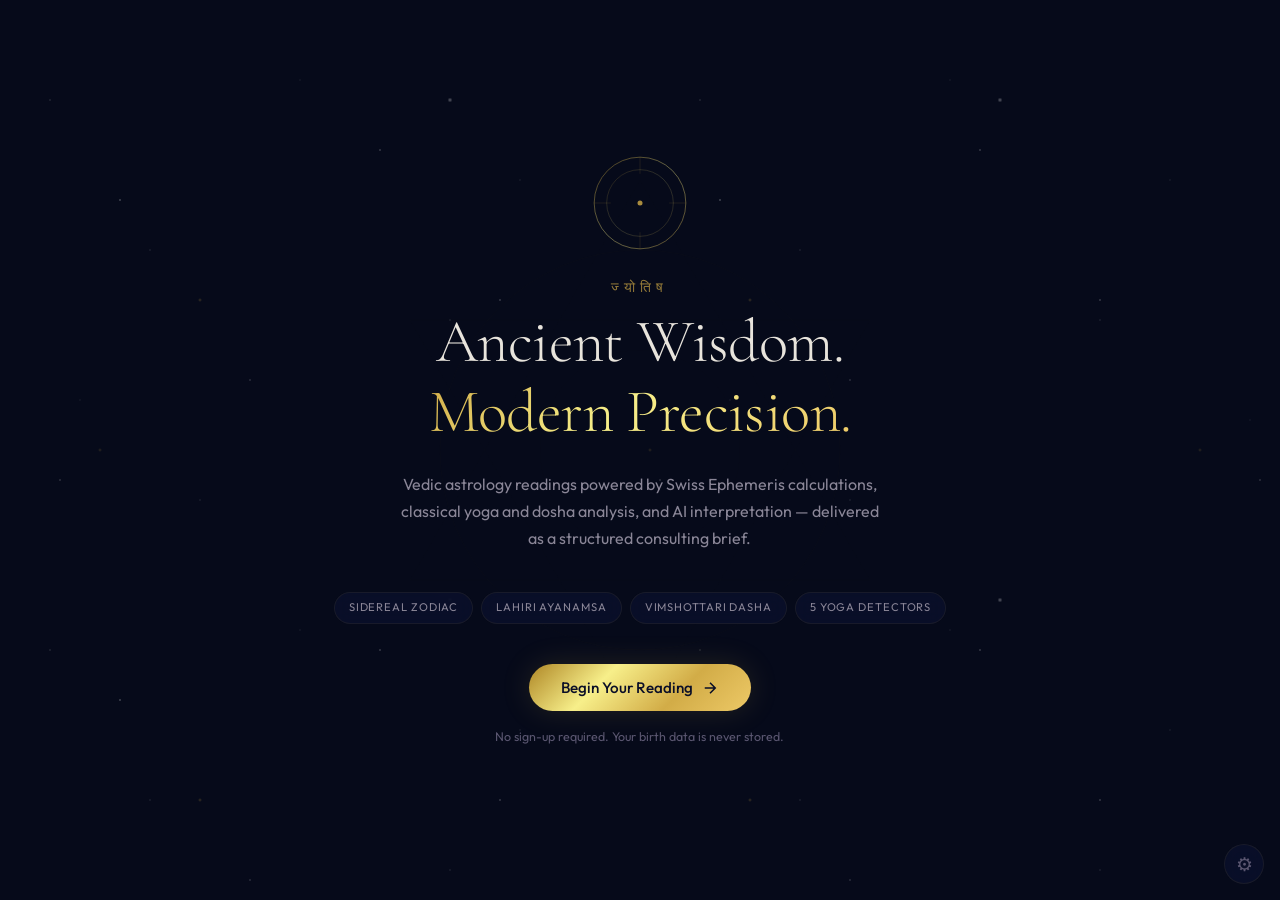
==== vedic-engine/frontend/index.html @ c2b1fe5f "Add mystical Vedic astrology frontend — Celestial Observatory theme Multi-file frontend (HTML + CSS " ====
<!DOCTYPE html>
<html lang="en">
<head>
  <meta charset="UTF-8">
  <meta name="viewport" content="width=device-width, initial-scale=1.0">
  <title>Jyotish — Vedic Astrology Engine</title>
  <meta name="description" content="Ancient Vedic wisdom meets modern precision. Get a consulting-quality astrological reading powered by Swiss Ephemeris and AI.">
  <link rel="preconnect" href="https://fonts.googleapis.com">
  <link rel="preconnect" href="https://fonts.gstatic.com" crossorigin>
  <link href="https://fonts.googleapis.com/css2?family=Cormorant+Garamond:ital,wght@0,300;0,400;0,500;0,600;0,700;1,400;1,500&family=Outfit:wght@300;400;500;600&display=swap" rel="stylesheet">
  <link rel="stylesheet" href="css/cosmos.css">
  <link rel="stylesheet" href="css/components.css">
  <link rel="stylesheet" href="css/reading.css">
</head>
<body>

  <!-- ═══ STAR FIELD ═══ -->
  <div class="starfield">
    <div class="stars stars--sm"></div>
    <div class="stars stars--md"></div>
    <div class="stars stars--lg"></div>
  </div>

  <!-- ═══ SACRED GEOMETRY OVERLAY ═══ -->
  <svg class="yantra-bg" viewBox="0 0 800 800" xmlns="http://www.w3.org/2000/svg">
    <defs>
      <radialGradient id="yantraGlow" cx="50%" cy="50%" r="50%">
        <stop offset="0%" stop-color="#D2AC47" stop-opacity="0.06"/>
        <stop offset="100%" stop-color="#D2AC47" stop-opacity="0"/>
      </radialGradient>
    </defs>
    <circle cx="400" cy="400" r="300" fill="none" stroke="url(#yantraGlow)" stroke-width="0.5"/>
    <circle cx="400" cy="400" r="200" fill="none" stroke="#D2AC4710" stroke-width="0.5"/>
    <circle cx="400" cy="400" r="100" fill="none" stroke="#D2AC4708" stroke-width="0.5"/>
    <polygon points="400,130 630,530 170,530" fill="none" stroke="#D2AC470A" stroke-width="0.5"/>
    <polygon points="400,670 170,270 630,270" fill="none" stroke="#D2AC470A" stroke-width="0.5"/>
  </svg>

  <!-- ═══ MAIN APP ═══ -->
  <div id="app">

    <!-- SECTION: HERO -->
    <section id="hero" class="section section--active">
      <div class="hero__content">
        <div class="hero__sigil">
          <svg viewBox="0 0 120 120" class="sigil-svg">
            <circle cx="60" cy="60" r="55" fill="none" stroke="url(#goldGrad)" stroke-width="0.8" opacity="0.6"/>
            <circle cx="60" cy="60" r="40" fill="none" stroke="url(#goldGrad)" stroke-width="0.5" opacity="0.4"/>
            <circle cx="60" cy="60" r="3" fill="#D2AC47" opacity="0.8"/>
            <line x1="60" y1="5" x2="60" y2="25" stroke="#D2AC47" stroke-width="0.5" opacity="0.3"/>
            <line x1="60" y1="95" x2="60" y2="115" stroke="#D2AC47" stroke-width="0.5" opacity="0.3"/>
            <line x1="5" y1="60" x2="25" y2="60" stroke="#D2AC47" stroke-width="0.5" opacity="0.3"/>
            <line x1="95" y1="60" x2="115" y2="60" stroke="#D2AC47" stroke-width="0.5" opacity="0.3"/>
            <defs>
              <linearGradient id="goldGrad" x1="0%" y1="0%" x2="100%" y2="100%">
                <stop offset="0%" stop-color="#AE8625"/>
                <stop offset="50%" stop-color="#F7EF8A"/>
                <stop offset="100%" stop-color="#D2AC47"/>
              </linearGradient>
            </defs>
          </svg>
        </div>
        <p class="hero__sanskrit">ज्योतिष</p>
        <h1 class="hero__title">Ancient Wisdom.<br><span class="gold-text">Modern Precision.</span></h1>
        <p class="hero__subtitle">Vedic astrology readings powered by Swiss Ephemeris calculations, classical yoga and dosha analysis, and AI interpretation — delivered as a structured consulting brief.</p>
        <div class="hero__features">
          <span class="feature-tag">Sidereal Zodiac</span>
          <span class="feature-tag">Lahiri Ayanamsa</span>
          <span class="feature-tag">Vimshottari Dasha</span>
          <span class="feature-tag">5 Yoga Detectors</span>
        </div>
        <button class="btn btn--primary" onclick="goToSection('form')">
          <span>Begin Your Reading</span>
          <svg width="18" height="18" viewBox="0 0 24 24" fill="none" stroke="currentColor" stroke-width="2"><path d="M5 12h14M12 5l7 7-7 7"/></svg>
        </button>
        <p class="hero__note">No sign-up required. Your birth data is never stored.</p>
      </div>
    </section>

    <!-- SECTION: MULTI-STEP FORM -->
    <section id="form" class="section">
      <div class="form-container">
        <div class="form__progress">
          <div class="progress-step active" data-step="1"><span>1</span><small>Identity</small></div>
          <div class="progress-line"><div class="progress-line__fill" id="progressFill"></div></div>
          <div class="progress-step" data-step="2"><span>2</span><small>Birth</small></div>
          <div class="progress-line"><div class="progress-line__fill"></div></div>
          <div class="progress-step" data-step="3"><span>3</span><small>Focus</small></div>
        </div>

        <form id="readingForm" novalidate>
          <!-- Step 1: Identity -->
          <div class="form-step active" data-step="1">
            <h2 class="form-step__title">Who are you?</h2>
            <p class="form-step__desc">Your name as it is known to you — this anchors the reading.</p>
            <div class="field">
              <label for="full_name">Full Name</label>
              <input type="text" id="full_name" name="full_name" placeholder="e.g. Arjun Sharma" required autocomplete="name">
            </div>
            <div class="field">
              <label for="gender">Gender <span class="optional">(optional)</span></label>
              <div class="radio-group">
                <label class="radio-card"><input type="radio" name="gender" value="male"><span>Male</span></label>
                <label class="radio-card"><input type="radio" name="gender" value="female"><span>Female</span></label>
                <label class="radio-card"><input type="radio" name="gender" value="other"><span>Other</span></label>
              </div>
            </div>
            <button type="button" class="btn btn--primary btn--full" onclick="nextStep()">Continue</button>
          </div>

          <!-- Step 2: Birth Data -->
          <div class="form-step" data-step="2">
            <h2 class="form-step__title">When were you born?</h2>
            <p class="form-step__desc">Precise birth time is critical — even a few minutes shift the ascendant and house cusps.</p>
            <div class="field-row">
              <div class="field">
                <label for="birth_date">Birth Date</label>
                <input type="date" id="birth_date" name="birth_date" required>
              </div>
              <div class="field">
                <label for="birth_time">Birth Time <span class="hint">(24h)</span></label>
                <input type="time" id="birth_time" name="birth_time" required>
              </div>
            </div>
            <div class="field-row">
              <button type="button" class="btn btn--ghost" onclick="prevStep()">Back</button>
              <button type="button" class="btn btn--primary" onclick="nextStep()">Continue</button>
            </div>
          </div>

          <!-- Step 3: Location & Focus -->
          <div class="form-step" data-step="3">
            <h2 class="form-step__title">Where, and what to focus on?</h2>
            <p class="form-step__desc">Birth location determines your ascendant. Reading focus shapes the AI analysis.</p>
            <div class="field-row">
              <div class="field">
                <label for="birth_city">Birth City</label>
                <input type="text" id="birth_city" name="birth_city" placeholder="e.g. Mumbai" required>
              </div>
              <div class="field">
                <label for="birth_country">Country</label>
                <input type="text" id="birth_country" name="birth_country" placeholder="e.g. India" required>
              </div>
            </div>
            <div class="field">
              <label>Reading Focus</label>
              <div class="focus-grid">
                <label class="focus-card active"><input type="radio" name="reading_type" value="general" checked><span class="focus-icon">&#9737;</span><span>General</span></label>
                <label class="focus-card"><input type="radio" name="reading_type" value="career"><span class="focus-icon">&#9878;</span><span>Career</span></label>
                <label class="focus-card"><input type="radio" name="reading_type" value="relationships"><span class="focus-icon">&#9829;</span><span>Relationships</span></label>
                <label class="focus-card"><input type="radio" name="reading_type" value="finance"><span class="focus-icon">&#9830;</span><span>Finance</span></label>
                <label class="focus-card"><input type="radio" name="reading_type" value="health"><span class="focus-icon">&#9764;</span><span>Health</span></label>
              </div>
            </div>
            <div class="field-row">
              <button type="button" class="btn btn--ghost" onclick="prevStep()">Back</button>
              <button type="submit" class="btn btn--primary" id="submitBtn">
                <span>Generate Reading</span>
                <svg width="18" height="18" viewBox="0 0 24 24" fill="none" stroke="currentColor" stroke-width="2"><path d="M5 12h14M12 5l7 7-7 7"/></svg>
              </button>
            </div>
          </div>
        </form>
      </div>
    </section>

    <!-- SECTION: LOADING / ORACLE -->
    <section id="loading" class="section">
      <div class="oracle">
        <div class="oracle__mandala">
          <svg viewBox="0 0 400 400" class="mandala-svg">
            <defs>
              <linearGradient id="mGold" x1="0%" y1="0%" x2="100%" y2="100%">
                <stop offset="0%" stop-color="#AE8625"/><stop offset="50%" stop-color="#F7EF8A"/><stop offset="100%" stop-color="#D2AC47"/>
              </linearGradient>
            </defs>
            <!-- Outer ring -->
            <circle cx="200" cy="200" r="180" fill="none" stroke="url(#mGold)" stroke-width="1" class="mandala-ring ring--outer" opacity="0.3"/>
            <!-- Middle ring -->
            <circle cx="200" cy="200" r="130" fill="none" stroke="url(#mGold)" stroke-width="0.8" class="mandala-ring ring--mid" opacity="0.2"/>
            <!-- Inner ring -->
            <circle cx="200" cy="200" r="80" fill="none" stroke="url(#mGold)" stroke-width="0.6" class="mandala-ring ring--inner" opacity="0.15"/>
            <!-- Triangle up -->
            <polygon points="200,40 360,320 40,320" fill="none" stroke="#D2AC47" stroke-width="0.6" class="mandala-tri tri--up" opacity="0"/>
            <!-- Triangle down -->
            <polygon points="200,360 40,80 360,80" fill="none" stroke="#D2AC47" stroke-width="0.6" class="mandala-tri tri--down" opacity="0"/>
            <!-- Center bindu -->
            <circle cx="200" cy="200" r="4" fill="#D2AC47" class="mandala-bindu" opacity="0"/>
            <!-- Planet markers (placed dynamically) -->
            <g class="planet-markers"></g>
          </svg>
        </div>
        <div class="oracle__status">
          <p class="oracle__step" id="oracleStep">Preparing your celestial map...</p>
          <div class="oracle__progress-bar"><div class="oracle__progress-fill" id="oracleProgress"></div></div>
        </div>
      </div>
    </section>

    <!-- SECTION: READING RESULTS -->
    <section id="reading" class="section">
      <div class="reading-container" id="readingContent">
        <!-- Populated by JS -->
      </div>
    </section>

    <!-- SECTION: ERROR -->
    <section id="error" class="section">
      <div class="error-container">
        <div class="error__icon">&#9888;</div>
        <h2 class="error__title">Something went wrong</h2>
        <p class="error__message" id="errorMessage">An unexpected error occurred.</p>
        <button class="btn btn--primary" onclick="goToSection('form')">Try Again</button>
      </div>
    </section>

  </div>

  <!-- CONFIG (editable) -->
  <div class="config-bar" id="configBar">
    <button class="config-toggle" onclick="toggleConfig()" title="Settings">&#9881;</button>
    <div class="config-panel" id="configPanel">
      <label>API URL<input type="text" id="cfgUrl" value="http://localhost:8000"></label>
      <label>API Key<input type="password" id="cfgKey" value=""></label>
    </div>
  </div>

  <script src="js/app.js"></script>
  <script src="js/reading-renderer.js"></script>
</body>
</html>
---- vedic-engine/frontend/css/cosmos.css ----
/* ═══════════════════════════════════════════════════════════════
   COSMOS.CSS — Base layer: stars, space, sacred geometry, resets
   ═══════════════════════════════════════════════════════════════ */

:root {
  /* Void */
  --void: #060a1a;
  --void-light: #0c1230;
  --void-surface: #111842;

  /* Gold spectrum */
  --gold: #D2AC47;
  --gold-dim: #AE8625;
  --gold-bright: #F7EF8A;
  --gold-gradient: linear-gradient(135deg, #AE8625, #F7EF8A, #D2AC47, #EDC967);
  --gold-glow: 0 0 30px rgba(210, 172, 71, 0.15);
  --gold-text: linear-gradient(135deg, #D2AC47 0%, #F7EF8A 45%, #EDC967 100%);

  /* Violet */
  --violet: #5D3587;
  --violet-dim: #3a1f5c;
  --violet-glow: rgba(93, 53, 135, 0.2);

  /* Surfaces */
  --glass: rgba(12, 18, 48, 0.65);
  --glass-border: rgba(210, 172, 71, 0.08);
  --glass-hover: rgba(18, 24, 66, 0.75);

  /* Text */
  --text: #e8e4dc;
  --text-dim: #8a8697;
  --text-muted: #5a5670;

  /* Planets */
  --planet-sun: #cd7f32;
  --planet-moon: #c0c0c0;
  --planet-mars: #c0392b;
  --planet-mercury: #2ecc71;
  --planet-jupiter: #d4a017;
  --planet-venus: #ecf0f1;
  --planet-saturn: #4a6fa5;
  --planet-rahu: #7f8c8d;
  --planet-ketu: #95a5a6;

  /* Severity */
  --severity-high: #e74c3c;
  --severity-moderate: #e67e22;
  --severity-mild: #27ae60;
  --severity-cancelled: #7f8c8d;

  /* Yoga strength */
  --strength-strong: #D2AC47;
  --strength-moderate: #a08030;
  --strength-mild: #6a5520;

  /* Type */
  --font-display: 'Cormorant Garamond', Georgia, 'Times New Roman', serif;
  --font-body: 'Outfit', -apple-system, 'Segoe UI', sans-serif;

  /* Spacing */
  --space-xs: 0.25rem;
  --space-sm: 0.5rem;
  --space-md: 1rem;
  --space-lg: 1.5rem;
  --space-xl: 2.5rem;
  --space-2xl: 4rem;

  /* Radius */
  --radius-sm: 6px;
  --radius-md: 12px;
  --radius-lg: 20px;
  --radius-full: 999px;
}

/* ─── Reset ─── */
*, *::before, *::after { box-sizing: border-box; margin: 0; padding: 0; }
html { font-size: 16px; scroll-behavior: smooth; -webkit-font-smoothing: antialiased; }

body {
  font-family: var(--font-body);
  font-weight: 400;
  color: var(--text);
  background: var(--void);
  min-height: 100vh;
  overflow-x: hidden;
  line-height: 1.6;
}

/* ─── Starfield ─── */
.starfield {
  position: fixed;
  inset: 0;
  z-index: 0;
  pointer-events: none;
  overflow: hidden;
}

.stars {
  position: absolute;
  inset: 0;
  background-repeat: repeat;
  will-change: transform;
}

.stars--sm {
  background-image:
    radial-gradient(1px 1px at 50px 100px, #ffffff44, transparent),
    radial-gradient(1px 1px at 150px 250px, #ffffff33, transparent),
    radial-gradient(1px 1px at 300px 80px, #ffffff22, transparent),
    radial-gradient(1px 1px at 450px 320px, #ffffff33, transparent),
    radial-gradient(1px 1px at 80px 400px, #ffffff22, transparent),
    radial-gradient(1px 1px at 520px 180px, #ffffff28, transparent),
    radial-gradient(1px 1px at 200px 500px, #ffffff30, transparent),
    radial-gradient(1px 1px at 600px 420px, #ffffff20, transparent);
  background-size: 650px 550px;
  animation: drift 180s linear infinite;
}

.stars--md {
  background-image:
    radial-gradient(1.5px 1.5px at 120px 200px, #ffffff55, transparent),
    radial-gradient(1.5px 1.5px at 380px 150px, #ffffff44, transparent),
    radial-gradient(1.5px 1.5px at 250px 380px, #ffffff33, transparent),
    radial-gradient(1.5px 1.5px at 500px 300px, #ffffff44, transparent),
    radial-gradient(1.5px 1.5px at 60px 480px, #ffffff38, transparent);
  background-size: 600px 500px;
  animation: drift 240s linear infinite reverse;
}

.stars--lg {
  background-image:
    radial-gradient(2px 2px at 200px 300px, #D2AC4740, transparent),
    radial-gradient(2.5px 2.5px at 450px 100px, #ffffff55, transparent),
    radial-gradient(2px 2px at 100px 450px, #D2AC4730, transparent);
  background-size: 550px 500px;
  animation: drift 300s linear infinite, twinkle 4s ease-in-out infinite alternate;
}

@keyframes drift {
  from { transform: translateY(0); }
  to { transform: translateY(-500px); }
}

@keyframes twinkle {
  0%, 100% { opacity: 0.6; }
  50% { opacity: 1; }
}

/* ─── Yantra Background ─── */
.yantra-bg {
  position: fixed;
  top: 50%;
  left: 50%;
  transform: translate(-50%, -50%);
  width: min(90vw, 800px);
  height: min(90vw, 800px);
  z-index: 0;
  pointer-events: none;
  opacity: 0.5;
  animation: slowRotate 300s linear infinite;
}

@keyframes slowRotate {
  from { transform: translate(-50%, -50%) rotate(0deg); }
  to { transform: translate(-50%, -50%) rotate(360deg); }
}

/* ─── Sections ─── */
.section {
  position: fixed;
  inset: 0;
  z-index: 1;
  display: flex;
  align-items: center;
  justify-content: center;
  padding: var(--space-lg);
  opacity: 0;
  visibility: hidden;
  transition: opacity 0.8s cubic-bezier(0.16, 1, 0.3, 1), visibility 0.8s;
  overflow-y: auto;
}

.section--active {
  opacity: 1;
  visibility: visible;
}

/* ─── Gold text gradient ─── */
.gold-text {
  background: var(--gold-text);
  -webkit-background-clip: text;
  background-clip: text;
  -webkit-text-fill-color: transparent;
}

/* ─── Scrollbar ─── */
::-webkit-scrollbar { width: 6px; }
::-webkit-scrollbar-track { background: transparent; }
::-webkit-scrollbar-thumb { background: var(--gold-dim); border-radius: 3px; }
::-webkit-scrollbar-thumb:hover { background: var(--gold); }

/* ─── Selection ─── */
::selection { background: rgba(210, 172, 71, 0.3); color: #fff; }
---- vedic-engine/frontend/css/components.css ----
/* ═══════════════════════════════════════════════════════════════
   COMPONENTS.CSS — Hero, Form, Loading Oracle, Buttons, Config
   ═══════════════════════════════════════════════════════════════ */

/* ─── HERO ─── */
.hero__content {
  text-align: center;
  max-width: 640px;
  animation: fadeUp 1.2s cubic-bezier(0.16, 1, 0.3, 1) both;
}

.hero__sigil {
  width: 100px;
  height: 100px;
  margin: 0 auto var(--space-lg);
  animation: slowPulse 6s ease-in-out infinite;
}

.sigil-svg { width: 100%; height: 100%; }

@keyframes slowPulse {
  0%, 100% { opacity: 0.7; transform: scale(1); }
  50% { opacity: 1; transform: scale(1.05); }
}

.hero__sanskrit {
  font-family: var(--font-body);
  font-size: 0.85rem;
  letter-spacing: 0.4em;
  text-transform: uppercase;
  color: var(--gold);
  margin-bottom: var(--space-sm);
  opacity: 0.7;
}

.hero__title {
  font-family: var(--font-display);
  font-size: clamp(2.2rem, 6vw, 3.8rem);
  font-weight: 300;
  line-height: 1.15;
  color: var(--text);
  margin-bottom: var(--space-lg);
  letter-spacing: -0.01em;
}

.hero__subtitle {
  font-size: 1rem;
  line-height: 1.7;
  color: var(--text-dim);
  max-width: 480px;
  margin: 0 auto var(--space-xl);
}

.hero__features {
  display: flex;
  flex-wrap: wrap;
  gap: var(--space-sm);
  justify-content: center;
  margin-bottom: var(--space-xl);
}

.feature-tag {
  font-size: 0.7rem;
  letter-spacing: 0.08em;
  text-transform: uppercase;
  padding: 6px 14px;
  border: 1px solid var(--glass-border);
  border-radius: var(--radius-full);
  color: var(--text-dim);
  background: var(--glass);
  backdrop-filter: blur(8px);
}

.hero__note {
  font-size: 0.78rem;
  color: var(--text-muted);
  margin-top: var(--space-md);
}

/* ─── BUTTONS ─── */
.btn {
  display: inline-flex;
  align-items: center;
  gap: 8px;
  padding: 14px 32px;
  border: none;
  border-radius: var(--radius-full);
  font-family: var(--font-body);
  font-size: 0.95rem;
  font-weight: 500;
  cursor: pointer;
  transition: all 0.3s cubic-bezier(0.16, 1, 0.3, 1);
  position: relative;
  overflow: hidden;
}

.btn--primary {
  background: var(--gold-gradient);
  color: #0a0e27;
  box-shadow: var(--gold-glow);
}

.btn--primary:hover {
  transform: translateY(-2px);
  box-shadow: 0 0 50px rgba(210, 172, 71, 0.25);
}

.btn--primary:active { transform: translateY(0); }

.btn--ghost {
  background: transparent;
  color: var(--text-dim);
  border: 1px solid var(--glass-border);
}

.btn--ghost:hover {
  border-color: var(--gold-dim);
  color: var(--text);
}

.btn--full { width: 100%; justify-content: center; }

.btn:disabled {
  opacity: 0.5;
  cursor: not-allowed;
  transform: none !important;
}

/* ─── FORM ─── */
.form-container {
  width: 100%;
  max-width: 520px;
  animation: fadeUp 0.8s cubic-bezier(0.16, 1, 0.3, 1) both;
}

.form__progress {
  display: flex;
  align-items: center;
  gap: 0;
  margin-bottom: var(--space-2xl);
  padding: 0 var(--space-md);
}

.progress-step {
  display: flex;
  flex-direction: column;
  align-items: center;
  gap: 6px;
  flex-shrink: 0;
}

.progress-step span {
  width: 36px;
  height: 36px;
  display: flex;
  align-items: center;
  justify-content: center;
  border-radius: 50%;
  border: 1px solid var(--text-muted);
  color: var(--text-muted);
  font-size: 0.85rem;
  font-weight: 500;
  transition: all 0.4s ease;
}

.progress-step.active span,
.progress-step.done span {
  border-color: var(--gold);
  color: var(--void);
  background: var(--gold-gradient);
}

.progress-step small {
  font-size: 0.65rem;
  letter-spacing: 0.1em;
  text-transform: uppercase;
  color: var(--text-muted);
}

.progress-step.active small { color: var(--gold); }

.progress-line {
  flex: 1;
  height: 1px;
  background: var(--text-muted);
  position: relative;
  opacity: 0.3;
  margin: 0 4px;
  margin-bottom: 20px;
}

.progress-line__fill {
  height: 100%;
  background: var(--gold);
  width: 0%;
  transition: width 0.5s ease;
}

/* Steps */
.form-step {
  display: none;
  animation: fadeUp 0.5s ease both;
}

.form-step.active { display: block; }

.form-step__title {
  font-family: var(--font-display);
  font-size: 1.8rem;
  font-weight: 400;
  margin-bottom: var(--space-sm);
  color: var(--text);
}

.form-step__desc {
  font-size: 0.88rem;
  color: var(--text-dim);
  margin-bottom: var(--space-xl);
  line-height: 1.6;
}

/* Fields */
.field {
  margin-bottom: var(--space-lg);
}

.field label {
  display: block;
  font-size: 0.8rem;
  letter-spacing: 0.05em;
  text-transform: uppercase;
  color: var(--text-dim);
  margin-bottom: 8px;
  font-weight: 500;
}

.field .optional, .field .hint {
  text-transform: none;
  letter-spacing: 0;
  opacity: 0.5;
  font-weight: 400;
}

.field input[type="text"],
.field input[type="date"],
.field input[type="time"] {
  width: 100%;
  padding: 14px 16px;
  background: var(--glass);
  border: 1px solid var(--glass-border);
  border-radius: var(--radius-md);
  color: var(--text);
  font-family: var(--font-body);
  font-size: 1rem;
  outline: none;
  backdrop-filter: blur(8px);
  transition: border-color 0.3s ease, box-shadow 0.3s ease;
}

.field input:focus {
  border-color: var(--gold-dim);
  box-shadow: 0 0 0 3px rgba(210, 172, 71, 0.08);
}

.field input::placeholder { color: var(--text-muted); }

.field-row {
  display: flex;
  gap: var(--space-md);
}

.field-row > * { flex: 1; }

/* Radio cards */
.radio-group {
  display: flex;
  gap: var(--space-sm);
}

.radio-card {
  flex: 1;
  padding: 12px;
  text-align: center;
  background: var(--glass);
  border: 1px solid var(--glass-border);
  border-radius: var(--radius-md);
  cursor: pointer;
  transition: all 0.3s ease;
  font-size: 0.88rem;
  color: var(--text-dim);
}

.radio-card input { display: none; }
.radio-card:hover { border-color: var(--gold-dim); }

.radio-card:has(input:checked) {
  border-color: var(--gold);
  background: rgba(210, 172, 71, 0.08);
  color: var(--gold);
}

/* Focus cards */
.focus-grid {
  display: grid;
  grid-template-columns: repeat(5, 1fr);
  gap: var(--space-sm);
}

.focus-card {
  display: flex;
  flex-direction: column;
  align-items: center;
  gap: 6px;
  padding: 16px 8px;
  background: var(--glass);
  border: 1px solid var(--glass-border);
  border-radius: var(--radius-md);
  cursor: pointer;
  transition: all 0.3s ease;
  text-align: center;
  font-size: 0.78rem;
  color: var(--text-dim);
}

.focus-card input { display: none; }
.focus-icon { font-size: 1.4rem; }

.focus-card:hover { border-color: var(--gold-dim); }

.focus-card:has(input:checked),
.focus-card.active {
  border-color: var(--gold);
  background: rgba(210, 172, 71, 0.08);
  color: var(--gold);
}

/* ─── ORACLE / LOADING ─── */
.oracle {
  text-align: center;
  max-width: 400px;
}

.oracle__mandala {
  width: 280px;
  height: 280px;
  margin: 0 auto var(--space-xl);
  position: relative;
}

.mandala-svg { width: 100%; height: 100%; }

.mandala-ring {
  transform-origin: 200px 200px;
  stroke-dasharray: 1200;
  stroke-dashoffset: 1200;
}

.mandala-ring.animating { animation: drawRing 3s ease-out forwards; }
.ring--outer.animating { animation-delay: 0s; animation-duration: 2s; }
.ring--mid.animating { animation-delay: 0.5s; animation-duration: 2.5s; }
.ring--inner.animating { animation-delay: 1s; animation-duration: 2s; }

@keyframes drawRing {
  to { stroke-dashoffset: 0; opacity: 0.6; }
}

.mandala-tri {
  stroke-dasharray: 1000;
  stroke-dashoffset: 1000;
}

.mandala-tri.animating { animation: drawTri 2s ease-out forwards; }
.tri--up.animating { animation-delay: 2s; }
.tri--down.animating { animation-delay: 2.5s; }

@keyframes drawTri {
  to { stroke-dashoffset: 0; opacity: 0.4; }
}

.mandala-bindu.animating {
  animation: revealBindu 1s ease-out 3.5s forwards;
}

@keyframes revealBindu {
  to { opacity: 1; r: 6; }
}

.ring--outer.animating { animation: drawRing 2s ease-out forwards, rotateRing 30s linear 2s infinite; }
.ring--mid.animating { animation: drawRing 2.5s ease-out 0.5s forwards, rotateRing 45s linear 3s infinite reverse; }

@keyframes rotateRing {
  from { transform: rotate(0deg); }
  to { transform: rotate(360deg); }
}

.oracle__step {
  font-family: var(--font-display);
  font-size: 1.3rem;
  font-weight: 400;
  font-style: italic;
  color: var(--text);
  margin-bottom: var(--space-md);
  min-height: 2em;
  transition: opacity 0.4s ease;
}

.oracle__progress-bar {
  width: 200px;
  height: 2px;
  background: var(--void-surface);
  border-radius: 1px;
  margin: 0 auto;
  overflow: hidden;
}

.oracle__progress-fill {
  height: 100%;
  background: var(--gold-gradient);
  width: 0%;
  transition: width 0.8s ease;
}

/* ─── ERROR ─── */
.error-container {
  text-align: center;
  max-width: 420px;
  animation: fadeUp 0.6s ease both;
}

.error__icon {
  font-size: 3rem;
  color: var(--severity-high);
  margin-bottom: var(--space-md);
}

.error__title {
  font-family: var(--font-display);
  font-size: 1.6rem;
  margin-bottom: var(--space-sm);
}

.error__message {
  color: var(--text-dim);
  margin-bottom: var(--space-xl);
  font-size: 0.92rem;
}

/* ─── CONFIG BAR ─── */
.config-bar {
  position: fixed;
  bottom: var(--space-md);
  right: var(--space-md);
  z-index: 100;
}

.config-toggle {
  width: 40px;
  height: 40px;
  border-radius: 50%;
  border: 1px solid var(--glass-border);
  background: var(--glass);
  color: var(--text-muted);
  font-size: 1.2rem;
  cursor: pointer;
  backdrop-filter: blur(12px);
  transition: all 0.3s ease;
}

.config-toggle:hover { border-color: var(--gold-dim); color: var(--gold); }

.config-panel {
  display: none;
  position: absolute;
  bottom: 50px;
  right: 0;
  background: var(--void-light);
  border: 1px solid var(--glass-border);
  border-radius: var(--radius-md);
  padding: var(--space-md);
  min-width: 280px;
  backdrop-filter: blur(20px);
}

.config-panel.open { display: block; }

.config-panel label {
  display: block;
  font-size: 0.75rem;
  letter-spacing: 0.06em;
  text-transform: uppercase;
  color: var(--text-dim);
  margin-bottom: var(--space-sm);
}

.config-panel input {
  width: 100%;
  padding: 8px 10px;
  background: var(--glass);
  border: 1px solid var(--glass-border);
  border-radius: var(--radius-sm);
  color: var(--text);
  font-family: var(--font-body);
  font-size: 0.85rem;
  margin-top: 4px;
  outline: none;
}

/* ─── Animations ─── */
@keyframes fadeUp {
  from { opacity: 0; transform: translateY(30px); }
  to { opacity: 1; transform: translateY(0); }
}

/* ─── Responsive ─── */
@media (max-width: 600px) {
  .focus-grid { grid-template-columns: repeat(3, 1fr); }
  .field-row { flex-direction: column; }
  .hero__title { font-size: 2rem; }
  .oracle__mandala { width: 220px; height: 220px; }
  .radio-group { flex-direction: column; }
}
---- vedic-engine/frontend/css/reading.css ----
/* ═══════════════════════════════════════════════════════════════
   READING.CSS — Reading results display, cards, meters, timeline
   ═══════════════════════════════════════════════════════════════ */

/* ─── Container ─── */
.reading-container {
  width: 100%;
  max-width: 720px;
  padding-bottom: var(--space-2xl);
}

#reading.section--active {
  align-items: flex-start;
  padding-top: var(--space-2xl);
}

/* ─── Card base ─── */
.r-card {
  background: var(--glass);
  border: 1px solid var(--glass-border);
  border-radius: var(--radius-lg);
  padding: var(--space-xl);
  margin-bottom: var(--space-lg);
  backdrop-filter: blur(12px);
  animation: fadeUp 0.6s ease both;
}

.r-card:nth-child(2) { animation-delay: 0.1s; }
.r-card:nth-child(3) { animation-delay: 0.15s; }
.r-card:nth-child(4) { animation-delay: 0.2s; }
.r-card:nth-child(5) { animation-delay: 0.25s; }
.r-card:nth-child(6) { animation-delay: 0.3s; }

.r-card__label {
  font-size: 0.68rem;
  letter-spacing: 0.15em;
  text-transform: uppercase;
  color: var(--gold);
  margin-bottom: var(--space-sm);
  font-weight: 500;
}

.r-card__title {
  font-family: var(--font-display);
  font-size: 1.6rem;
  font-weight: 400;
  color: var(--text);
  margin-bottom: var(--space-md);
  line-height: 1.3;
}

/* ─── Header card ─── */
.r-header {
  text-align: center;
  border-color: rgba(210, 172, 71, 0.15);
  position: relative;
  overflow: hidden;
}

.r-header::before {
  content: '';
  position: absolute;
  inset: 0;
  background: radial-gradient(ellipse at top, rgba(210, 172, 71, 0.05) 0%, transparent 70%);
  pointer-events: none;
}

.r-header__name {
  font-family: var(--font-display);
  font-size: 2rem;
  font-weight: 300;
  margin-bottom: var(--space-sm);
}

.r-header__meta {
  display: flex;
  justify-content: center;
  gap: var(--space-lg);
  flex-wrap: wrap;
  margin-bottom: var(--space-lg);
}

.r-meta-item {
  text-align: center;
}

.r-meta-item__label {
  font-size: 0.65rem;
  letter-spacing: 0.12em;
  text-transform: uppercase;
  color: var(--text-muted);
  display: block;
  margin-bottom: 2px;
}

.r-meta-item__value {
  font-family: var(--font-display);
  font-size: 1.1rem;
  color: var(--gold);
}

.r-overview {
  font-size: 1.05rem;
  line-height: 1.8;
  color: var(--text);
  max-width: 560px;
  margin: 0 auto;
  font-style: italic;
  font-family: var(--font-display);
}

/* ─── Planet strength meters ─── */
.r-planets__grid {
  display: grid;
  grid-template-columns: repeat(auto-fill, minmax(200px, 1fr));
  gap: var(--space-md);
}

.planet-meter {
  display: flex;
  align-items: center;
  gap: var(--space-sm);
  padding: 10px 14px;
  background: rgba(255, 255, 255, 0.02);
  border-radius: var(--radius-sm);
  border: 1px solid rgba(255, 255, 255, 0.03);
}

.planet-meter__dot {
  width: 10px;
  height: 10px;
  border-radius: 50%;
  flex-shrink: 0;
}

.planet-meter__info { flex: 1; min-width: 0; }

.planet-meter__name {
  font-size: 0.82rem;
  font-weight: 500;
  color: var(--text);
  display: flex;
  justify-content: space-between;
}

.planet-meter__score {
  font-size: 0.75rem;
  color: var(--text-dim);
  font-weight: 400;
}

.planet-meter__bar {
  height: 4px;
  background: rgba(255, 255, 255, 0.05);
  border-radius: 2px;
  margin-top: 6px;
  overflow: hidden;
}

.planet-meter__fill {
  height: 100%;
  border-radius: 2px;
  transition: width 1.2s cubic-bezier(0.16, 1, 0.3, 1);
  width: 0%;
}

/* ─── Yoga cards ─── */
.r-yogas__list {
  display: flex;
  flex-direction: column;
  gap: var(--space-sm);
}

.yoga-item {
  display: flex;
  align-items: flex-start;
  gap: var(--space-md);
  padding: var(--space-md);
  background: rgba(255, 255, 255, 0.02);
  border-radius: var(--radius-md);
  border-left: 3px solid var(--gold-dim);
}

.yoga-item--strong { border-left-color: var(--strength-strong); }
.yoga-item--moderate { border-left-color: var(--strength-moderate); }
.yoga-item--mild { border-left-color: var(--strength-mild); }

.yoga-badge {
  font-size: 0.6rem;
  letter-spacing: 0.1em;
  text-transform: uppercase;
  padding: 3px 10px;
  border-radius: var(--radius-full);
  font-weight: 600;
  white-space: nowrap;
}

.yoga-badge--strong { background: rgba(210, 172, 71, 0.15); color: var(--gold); }
.yoga-badge--moderate { background: rgba(160, 128, 48, 0.15); color: var(--strength-moderate); }
.yoga-badge--mild { background: rgba(106, 85, 32, 0.15); color: var(--strength-mild); }

.yoga-item__name {
  font-family: var(--font-display);
  font-size: 1.15rem;
  font-weight: 500;
  margin-bottom: 4px;
}

.yoga-item__desc {
  font-size: 0.85rem;
  color: var(--text-dim);
  line-height: 1.5;
}

.yoga-item__areas {
  display: flex;
  gap: 6px;
  margin-top: 8px;
  flex-wrap: wrap;
}

.area-tag {
  font-size: 0.65rem;
  padding: 2px 8px;
  border-radius: var(--radius-full);
  border: 1px solid var(--glass-border);
  color: var(--text-muted);
}

/* ─── Dosha cards ─── */
.dosha-item {
  display: flex;
  align-items: center;
  gap: var(--space-md);
  padding: var(--space-md);
  border-radius: var(--radius-md);
  background: rgba(255, 255, 255, 0.02);
  margin-bottom: var(--space-sm);
}

.dosha-severity {
  width: 10px;
  height: 10px;
  border-radius: 50%;
  flex-shrink: 0;
}

.dosha-severity--high { background: var(--severity-high); box-shadow: 0 0 8px var(--severity-high); }
.dosha-severity--moderate { background: var(--severity-moderate); box-shadow: 0 0 8px var(--severity-moderate); }
.dosha-severity--mild { background: var(--severity-mild); }

.dosha-item__name {
  font-family: var(--font-display);
  font-size: 1.1rem;
  font-weight: 500;
}

.dosha-item__desc {
  font-size: 0.85rem;
  color: var(--text-dim);
}

/* ─── Dasha timeline ─── */
.dasha-current {
  display: flex;
  gap: var(--space-lg);
  margin-bottom: var(--space-lg);
  flex-wrap: wrap;
}

.dasha-period {
  flex: 1;
  min-width: 180px;
  padding: var(--space-md);
  background: rgba(210, 172, 71, 0.04);
  border: 1px solid rgba(210, 172, 71, 0.1);
  border-radius: var(--radius-md);
  text-align: center;
}

.dasha-period__type {
  font-size: 0.65rem;
  letter-spacing: 0.1em;
  text-transform: uppercase;
  color: var(--text-muted);
  margin-bottom: 4px;
}

.dasha-period__lord {
  font-family: var(--font-display);
  font-size: 1.4rem;
  color: var(--gold);
  font-weight: 500;
}

.dasha-narrative {
  font-size: 0.95rem;
  line-height: 1.8;
  color: var(--text-dim);
  font-style: italic;
  font-family: var(--font-display);
  font-size: 1.05rem;
}

/* ─── Key periods ─── */
.key-periods__list {
  display: flex;
  flex-direction: column;
  gap: var(--space-sm);
}

.kp-item {
  display: flex;
  gap: var(--space-md);
  align-items: baseline;
  padding: var(--space-sm) 0;
  border-bottom: 1px solid rgba(255, 255, 255, 0.03);
}

.kp-item:last-child { border-bottom: none; }

.kp-item__period {
  font-weight: 600;
  font-size: 0.88rem;
  color: var(--gold);
  white-space: nowrap;
  min-width: 120px;
}

.kp-item__theme {
  font-weight: 500;
  color: var(--text);
  font-size: 0.88rem;
}

.kp-item__guidance {
  font-size: 0.85rem;
  color: var(--text-dim);
}

/* ─── AI Sections ─── */
.r-section {
  margin-bottom: var(--space-lg);
}

.r-section:last-child { margin-bottom: 0; }

.r-section__title {
  font-family: var(--font-display);
  font-size: 1.25rem;
  font-weight: 500;
  color: var(--text);
  margin-bottom: var(--space-sm);
  padding-bottom: var(--space-sm);
  border-bottom: 1px solid var(--glass-border);
}

.r-section__insight {
  font-size: 0.95rem;
  line-height: 1.8;
  color: var(--text-dim);
  margin-bottom: var(--space-md);
}

.r-section__actions {
  list-style: none;
  padding: 0;
}

.r-section__actions li {
  padding: 8px 0 8px 20px;
  position: relative;
  font-size: 0.88rem;
  color: var(--text);
  line-height: 1.5;
}

.r-section__actions li::before {
  content: '→';
  position: absolute;
  left: 0;
  color: var(--gold);
}

/* ─── Closing ─── */
.r-closing {
  text-align: center;
  font-family: var(--font-display);
  font-size: 1.15rem;
  font-style: italic;
  color: var(--text-dim);
  line-height: 1.8;
  padding: var(--space-xl);
  border-top: 1px solid var(--glass-border);
  margin-top: var(--space-md);
}

/* ─── Footer actions ─── */
.r-footer {
  display: flex;
  justify-content: center;
  gap: var(--space-md);
  margin-top: var(--space-lg);
  flex-wrap: wrap;
}

.r-footer .btn { font-size: 0.85rem; padding: 10px 24px; }

/* ─── Processing time ─── */
.r-meta-footer {
  text-align: center;
  font-size: 0.72rem;
  color: var(--text-muted);
  margin-top: var(--space-md);
  letter-spacing: 0.05em;
}

/* ─── No yogas/doshas state ─── */
.r-empty {
  text-align: center;
  padding: var(--space-lg);
  color: var(--text-muted);
  font-style: italic;
  font-size: 0.9rem;
}

/* ─── Responsive ─── */
@media (max-width: 600px) {
  .r-card { padding: var(--space-lg); }
  .r-header__name { font-size: 1.5rem; }
  .r-planets__grid { grid-template-columns: 1fr; }
  .dasha-current { flex-direction: column; }
  .kp-item { flex-direction: column; gap: 4px; }
}
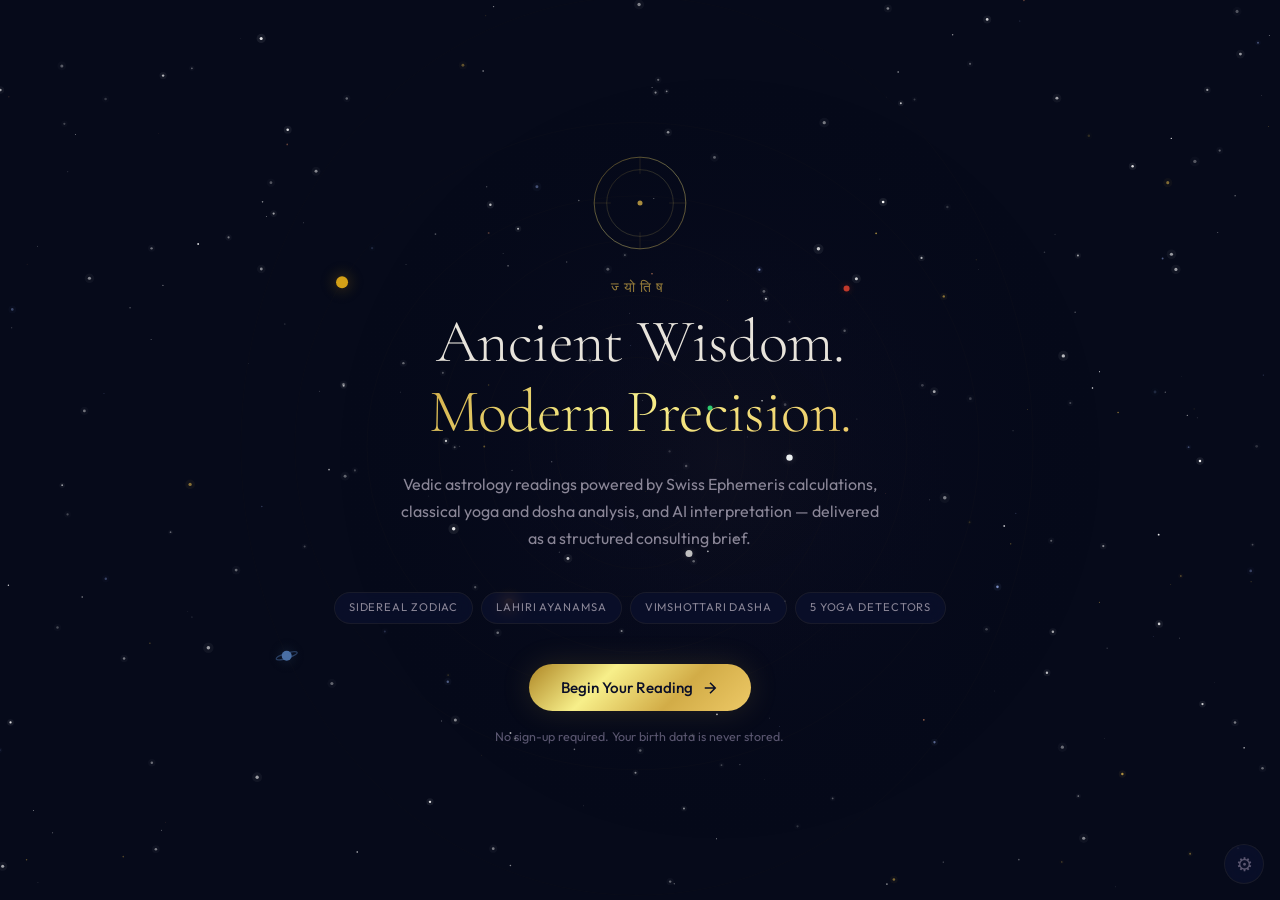
==== commit 310c5d55: "Replace static CSS starfield with living canvas cosmos New js/cosmos.js adds a full canvas-based cel" ====
--- a/vedic-engine/frontend/index.html
+++ b/vedic-engine/frontend/index.html
@@ -14,27 +14,8 @@
 </head>
 <body>
 
-  <!-- ═══ STAR FIELD ═══ -->
-  <div class="starfield">
-    <div class="stars stars--sm"></div>
-    <div class="stars stars--md"></div>
-    <div class="stars stars--lg"></div>
-  </div>
-
-  <!-- ═══ SACRED GEOMETRY OVERLAY ═══ -->
-  <svg class="yantra-bg" viewBox="0 0 800 800" xmlns="http://www.w3.org/2000/svg">
-    <defs>
-      <radialGradient id="yantraGlow" cx="50%" cy="50%" r="50%">
-        <stop offset="0%" stop-color="#D2AC47" stop-opacity="0.06"/>
-        <stop offset="100%" stop-color="#D2AC47" stop-opacity="0"/>
-      </radialGradient>
-    </defs>
-    <circle cx="400" cy="400" r="300" fill="none" stroke="url(#yantraGlow)" stroke-width="0.5"/>
-    <circle cx="400" cy="400" r="200" fill="none" stroke="#D2AC4710" stroke-width="0.5"/>
-    <circle cx="400" cy="400" r="100" fill="none" stroke="#D2AC4708" stroke-width="0.5"/>
-    <polygon points="400,130 630,530 170,530" fill="none" stroke="#D2AC470A" stroke-width="0.5"/>
-    <polygon points="400,670 170,270 630,270" fill="none" stroke="#D2AC470A" stroke-width="0.5"/>
-  </svg>
+  <!-- ═══ LIVING COSMOS — Canvas with orbiting planets, twinkling stars, shooting stars ═══ -->
+  <canvas id="cosmosCanvas" class="cosmos-canvas"></canvas>
 
   <!-- ═══ MAIN APP ═══ -->
   <div id="app">
@@ -225,6 +206,7 @@
     </div>
   </div>
 
+  <script src="js/cosmos.js"></script>
   <script src="js/app.js"></script>
   <script src="js/reading-renderer.js"></script>
 </body>
--- a/vedic-engine/frontend/css/cosmos.css
+++ b/vedic-engine/frontend/css/cosmos.css
@@ -86,83 +86,14 @@
   line-height: 1.6;
 }
 
-/* ─── Starfield ─── */
-.starfield {
+/* ─── Cosmos Canvas ─── */
+.cosmos-canvas {
   position: fixed;
   inset: 0;
   z-index: 0;
   pointer-events: none;
-  overflow: hidden;
-}
-
-.stars {
-  position: absolute;
-  inset: 0;
-  background-repeat: repeat;
-  will-change: transform;
-}
-
-.stars--sm {
-  background-image:
-    radial-gradient(1px 1px at 50px 100px, #ffffff44, transparent),
-    radial-gradient(1px 1px at 150px 250px, #ffffff33, transparent),
-    radial-gradient(1px 1px at 300px 80px, #ffffff22, transparent),
-    radial-gradient(1px 1px at 450px 320px, #ffffff33, transparent),
-    radial-gradient(1px 1px at 80px 400px, #ffffff22, transparent),
-    radial-gradient(1px 1px at 520px 180px, #ffffff28, transparent),
-    radial-gradient(1px 1px at 200px 500px, #ffffff30, transparent),
-    radial-gradient(1px 1px at 600px 420px, #ffffff20, transparent);
-  background-size: 650px 550px;
-  animation: drift 180s linear infinite;
-}
-
-.stars--md {
-  background-image:
-    radial-gradient(1.5px 1.5px at 120px 200px, #ffffff55, transparent),
-    radial-gradient(1.5px 1.5px at 380px 150px, #ffffff44, transparent),
-    radial-gradient(1.5px 1.5px at 250px 380px, #ffffff33, transparent),
-    radial-gradient(1.5px 1.5px at 500px 300px, #ffffff44, transparent),
-    radial-gradient(1.5px 1.5px at 60px 480px, #ffffff38, transparent);
-  background-size: 600px 500px;
-  animation: drift 240s linear infinite reverse;
-}
-
-.stars--lg {
-  background-image:
-    radial-gradient(2px 2px at 200px 300px, #D2AC4740, transparent),
-    radial-gradient(2.5px 2.5px at 450px 100px, #ffffff55, transparent),
-    radial-gradient(2px 2px at 100px 450px, #D2AC4730, transparent);
-  background-size: 550px 500px;
-  animation: drift 300s linear infinite, twinkle 4s ease-in-out infinite alternate;
-}
-
-@keyframes drift {
-  from { transform: translateY(0); }
-  to { transform: translateY(-500px); }
-}
-
-@keyframes twinkle {
-  0%, 100% { opacity: 0.6; }
-  50% { opacity: 1; }
-}
-
-/* ─── Yantra Background ─── */
-.yantra-bg {
-  position: fixed;
-  top: 50%;
-  left: 50%;
-  transform: translate(-50%, -50%);
-  width: min(90vw, 800px);
-  height: min(90vw, 800px);
-  z-index: 0;
-  pointer-events: none;
-  opacity: 0.5;
-  animation: slowRotate 300s linear infinite;
-}
-
-@keyframes slowRotate {
-  from { transform: translate(-50%, -50%) rotate(0deg); }
-  to { transform: translate(-50%, -50%) rotate(360deg); }
+  width: 100%;
+  height: 100%;
 }
 
 /* ─── Sections ─── */
